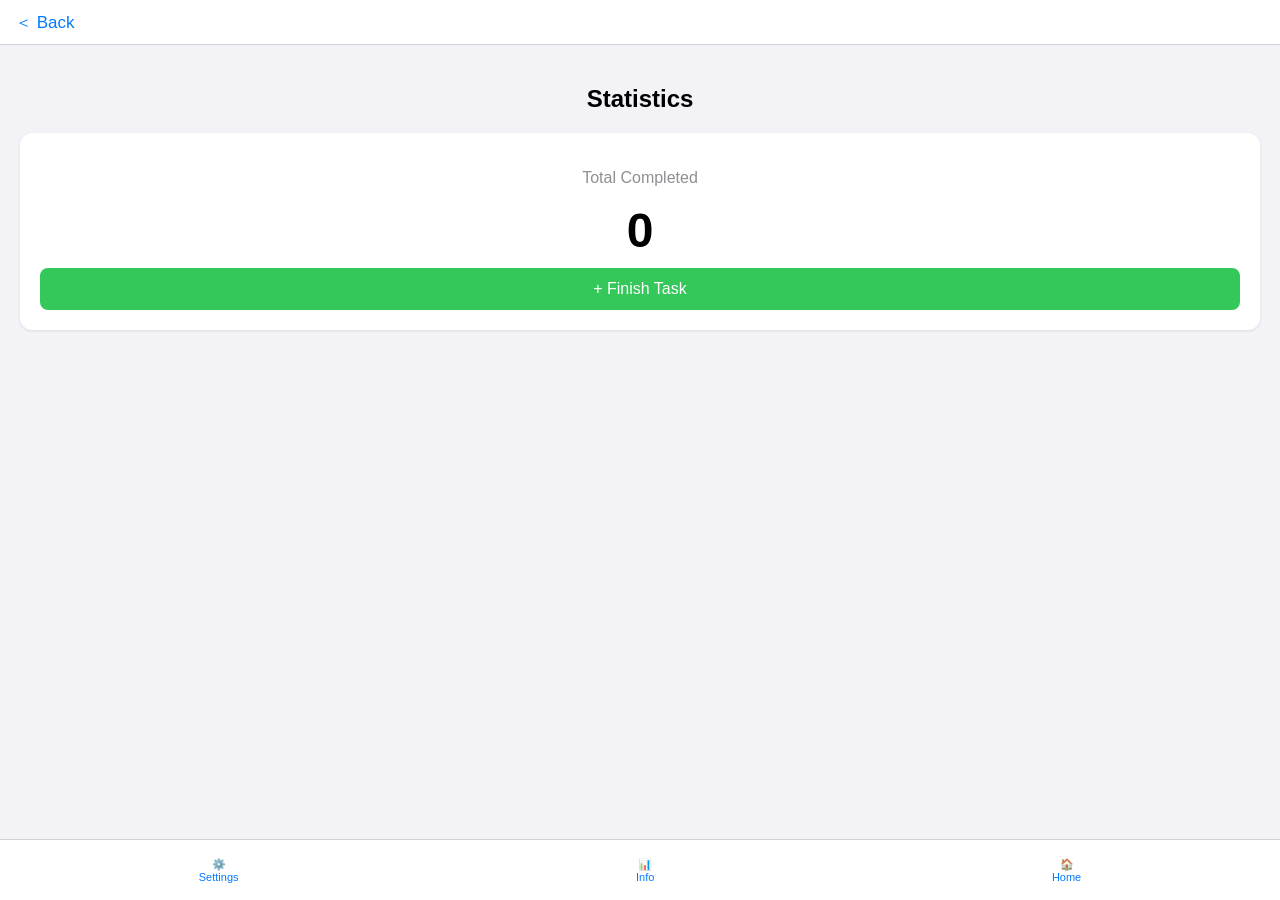
==== info.html @ 12bdf09e "Add files via upload" ====
<!DOCTYPE html>
<html lang="en">
<head>
    <meta name="viewport" content="width=device-width, initial-scale=1, viewport-fit=cover">
    <link rel="stylesheet" href="style.css">
    <link rel="apple-touch-icon" href="icon.png">
</head>


<body>
    <div class="top-bar">
        <a href="index.html" class="back-btn">＜ Back</a>
    </div>

    <div class="content" style="text-align: center;">
        <h2>Statistics</h2>
        <div class="card">
            <p style="color: #8e8e93;">Total Completed</p>
            <h1 id="stat-count" style="font-size: 48px; margin: 10px 0;">0</h1>
            <button onclick="addOne()" class="btn-primary">+ Finish Task</button>
        </div>
    </div>

    <nav class="navbar">
        <a href="settings.html" class="nav-item">⚙️<span>Settings</span></a>
        <a href="info.html" class="nav-item">📊<span>Info</span></a>
        <a href="index.html" class="nav-item">🏠<span>Home</span></a>
    </nav>

    <script>
        let count = localStorage.getItem('completed') || 0;
        document.getElementById('stat-count').innerText = count;

        function addOne() {
            count++;
            document.getElementById('stat-count').innerText = count;
            localStorage.setItem('completed', count);
        }
    </script>
</body>
</html>
---- style.css ----
body {
    font-family: -apple-system, sans-serif;
    margin: 0;
    background-color: #f2f2f7;
    padding-bottom: 100px; /* Space for navbar */
}

.content { padding: 20px; }

.top-bar {
    position: sticky;
    top: 0;
    padding-top: env(safe-area-inset-top);
    background: white;
    display: flex;
    align-items: center;
    padding-left: 15px;
    height: 44px;
    border-bottom: 1px solid #d1d1d6;
}

.back-btn { text-decoration: none; color: #007aff; font-size: 17px; }

.card {
    background: white;
    border-radius: 12px;
    padding: 20px;
    box-shadow: 0 1px 3px rgba(0,0,0,0.1);
    margin-top: 10px;
}

.navbar {
    position: fixed;
    bottom: 0;
    width: 100%;
    background: white;
    border-top: 1px solid #d1d1d6;
    display: flex;
    justify-content: space-around;
    padding-bottom: env(safe-area-inset-bottom);
    height: 60px;
}

.nav-item {
    display: flex;
    flex-direction: column;
    align-items: center;
    justify-content: center;
    text-decoration: none;
    color: #007aff;
    font-size: 11px;
}

.btn-primary { background: #34c759; color: white; border: none; padding: 12px 20px; border-radius: 8px; width: 100%; font-size: 16px; }
.btn-danger { background: #ff3b30; color: white; border: none; padding: 12px 20px; border-radius: 8px; width: 100%; font-size: 16px; }
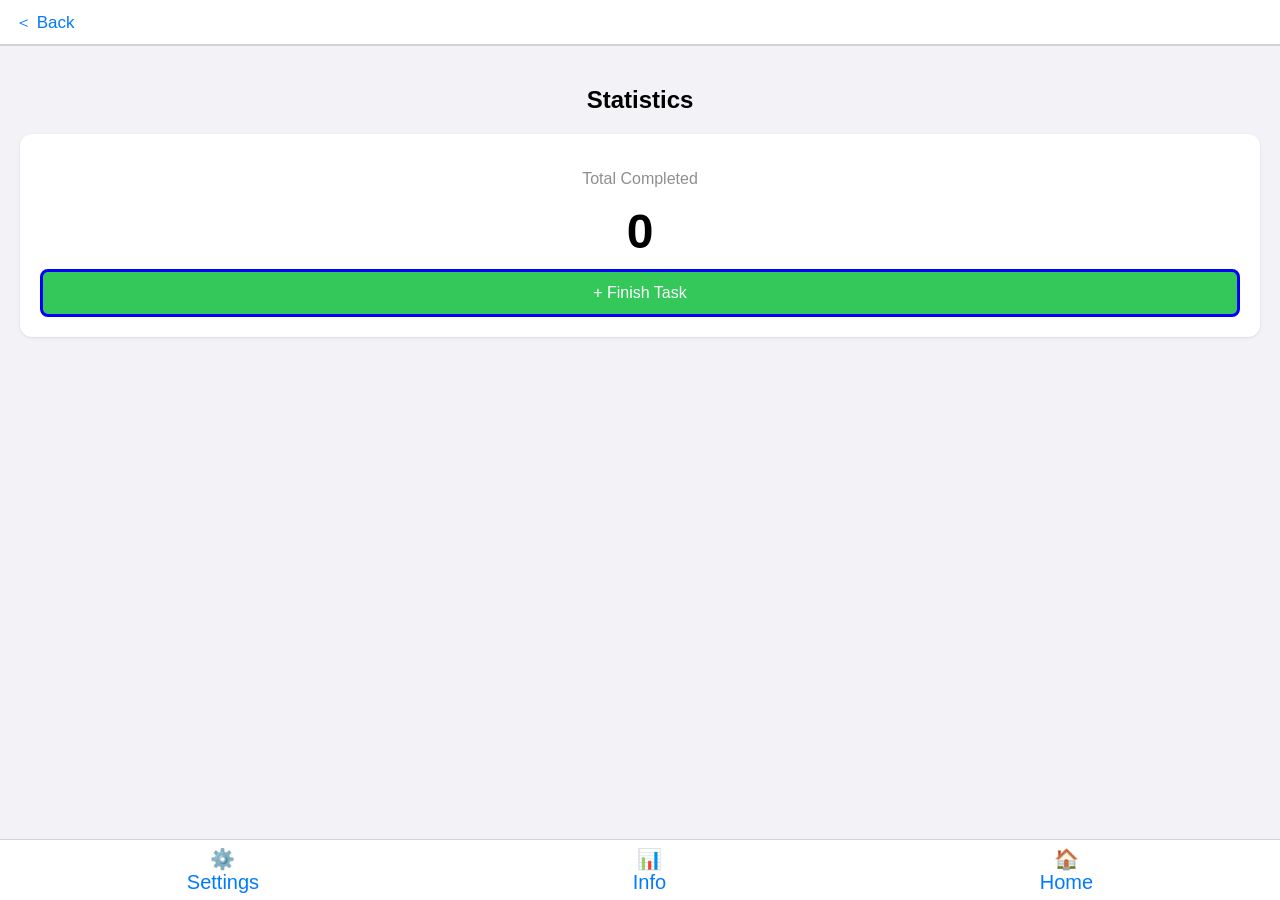
==== commit 83a349fe: "Update info.html" ====
--- a/info.html
+++ b/info.html
@@ -1,7 +1,7 @@
 <!DOCTYPE html>
 <html lang="en">
 <head>
-    <meta name="viewport" content="width=device-width, initial-scale=1, viewport-fit=cover">
+    <meta name="viewport" content="width=device-width, initial-scale=1, maximum-scale=1, user-scalable=no, viewport-fit=cover">
     <link rel="stylesheet" href="style.css">
     <link rel="apple-touch-icon" href="icon.png">
 </head>
--- a/style.css
+++ b/style.css
@@ -16,7 +16,7 @@
     align-items: center;
     padding-left: 15px;
     height: 44px;
-    border-bottom: 1px solid #d1d1d6;
+    border-bottom: 2px solid #d1d1d6;
 }
 
 .back-btn { text-decoration: none; color: #007aff; font-size: 17px; }
@@ -48,8 +48,8 @@
     justify-content: center;
     text-decoration: none;
     color: #007aff;
-    font-size: 11px;
+    font-size: 20px;
 }
 
-.btn-primary { background: #34c759; color: white; border: none; padding: 12px 20px; border-radius: 8px; width: 100%; font-size: 16px; }
-.btn-danger { background: #ff3b30; color: white; border: none; padding: 12px 20px; border-radius: 8px; width: 100%; font-size: 16px; }
+.btn-primary { background: #34c759; color: white; border: 3px solid blue; padding: 12px 20px; border-radius: 8px; width: 100%; font-size: 16px; }
+.btn-danger { background: #ff3b30; color: white; border: 3px solid blue; padding: 12px 20px; border-radius: 8px; width: 100%; font-size: 16px; }
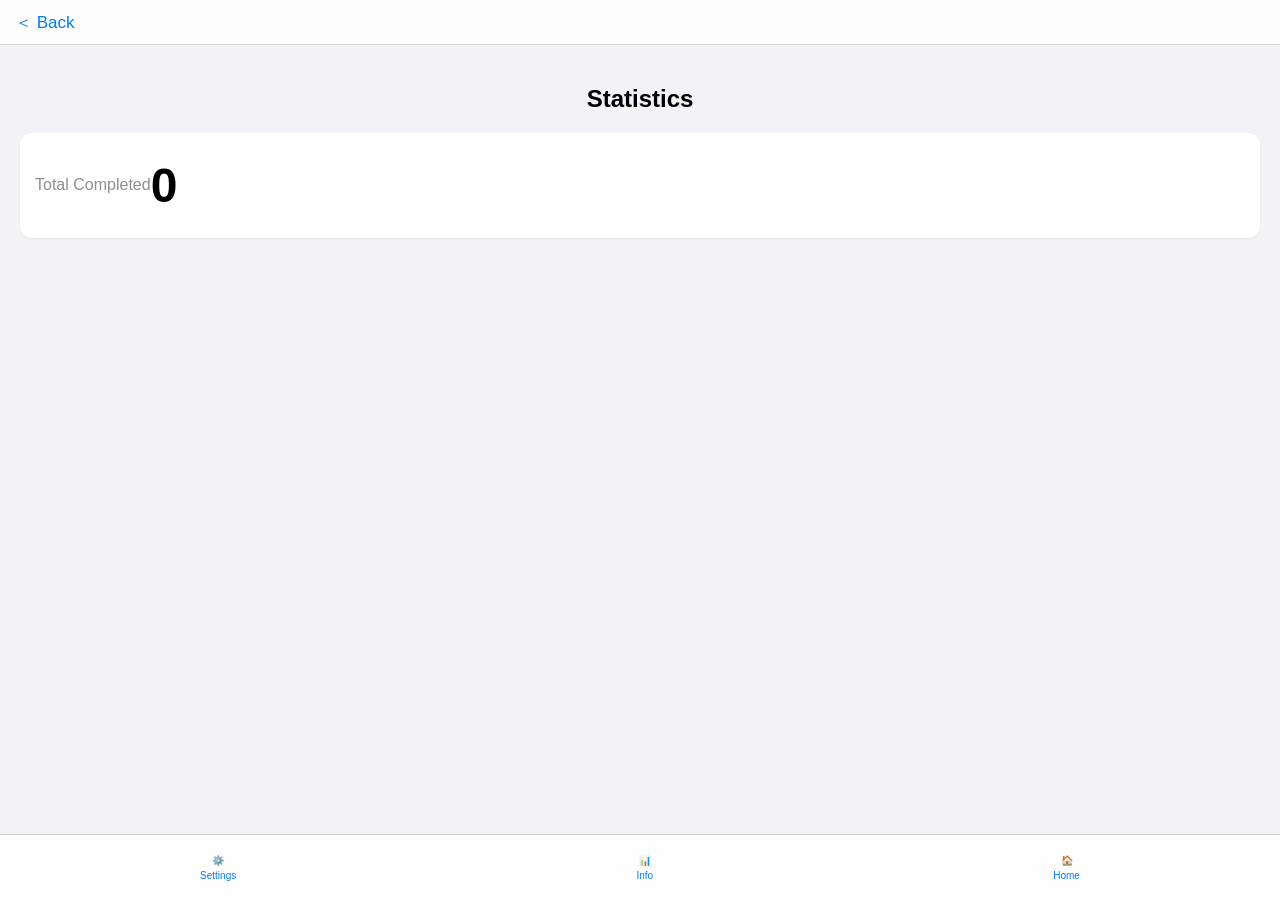
==== commit c9ddbc65: "Add files via upload" ====
--- a/info.html
+++ b/info.html
@@ -17,7 +17,6 @@
         <div class="card">
             <p style="color: #8e8e93;">Total Completed</p>
             <h1 id="stat-count" style="font-size: 48px; margin: 10px 0;">0</h1>
-            <button onclick="addOne()" class="btn-primary">+ Finish Task</button>
         </div>
     </div>
 
@@ -30,12 +29,6 @@
     <script>
         let count = localStorage.getItem('completed') || 0;
         document.getElementById('stat-count').innerText = count;
-
-        function addOne() {
-            count++;
-            document.getElementById('stat-count').innerText = count;
-            localStorage.setItem('completed', count);
-        }
     </script>
 </body>
 </html>
--- a/style.css
+++ b/style.css
@@ -1,44 +1,112 @@
+/* 1. Core Layout & iPhone Font */
 body {
-    font-family: -apple-system, sans-serif;
+    font-family: -apple-system, BlinkMacSystemFont, "Segoe UI", Roboto, Helvetica, Arial, sans-serif;
     margin: 0;
-    background-color: #f2f2f7;
-    padding-bottom: 100px; /* Space for navbar */
+    background-color: #f2f2f7; /* iOS System Gray */
+    padding-bottom: 100px; /* Space for bottom navbar */
+    /* Prevents accidental text selection and double-tap zoom */
+    touch-action: manipulation;
+    user-select: none;
+    -webkit-user-select: none;
+    -webkit-tap-highlight-color: transparent;
 }
 
-.content { padding: 20px; }
+* {
+    -webkit-tap-highlight-color: transparent;
+}
 
+/* 2. Top Bar (Back Button Area) */
 .top-bar {
     position: sticky;
     top: 0;
     padding-top: env(safe-area-inset-top);
-    background: white;
+    background: rgba(255, 255, 255, 0.8);
+    backdrop-filter: blur(10px); /* iPhone glass effect */
     display: flex;
     align-items: center;
     padding-left: 15px;
     height: 44px;
-    border-bottom: 2px solid #d1d1d6;
+    border-bottom: 0.5px solid #d1d1d6;
+    z-index: 1000;
 }
 
 .back-btn { text-decoration: none; color: #007aff; font-size: 17px; }
 
+/* 3. Content & Cards */
+.content { padding: 20px; }
+
 .card {
     background: white;
     border-radius: 12px;
-    padding: 20px;
-    box-shadow: 0 1px 3px rgba(0,0,0,0.1);
-    margin-top: 10px;
+    padding: 15px;
+    box-shadow: 0 1px 3px rgba(0,0,0,0.05);
+    margin-bottom: 15px;
+    display: flex;
+    align-items: center;
 }
 
+/* 4. Inputs (The "No Zoom" Fix) */
+input[type="text"] {
+    font-size: 16px !important; /* iOS won't zoom if 16px or larger */
+    padding: 12px;
+    border: 1px solid #d1d1d6;
+    border-radius: 10px;
+    outline: none;
+    appearance: none;
+    -webkit-appearance: none;
+}
+
+/* 5. Buttons */
+
+#taskList button:active {
+    background-color: rgba(255, 59, 48, 0.1);
+    border-radius: 50%;
+}
+
+.btn-primary { 
+    background: #34c759; 
+    color: white; 
+    border: none; 
+    padding: 12px; 
+    border-radius: 10px; 
+    font-weight: 600;
+    font-size: 16px;
+}
+
+.btn-danger { 
+    background: #ff3b30; 
+    color: white; 
+    border: none; 
+    padding: 12px; 
+    border-radius: 10px; 
+    width: 100%;
+    font-size: 16px;
+}
+
+.btn-primary:active {
+    background-color: #248a3d !important;
+    transform: scale(0.98);
+}
+
+.btn-danger:active {
+    background-color: #b32b23 !important;
+    transform: scale(0.98);
+}
+
+
+
+/* 6. Bottom Navbar */
 .navbar {
     position: fixed;
     bottom: 0;
     width: 100%;
-    background: white;
-    border-top: 1px solid #d1d1d6;
+    background: rgba(255, 255, 255, 0.9);
+    backdrop-filter: blur(20px);
+    border-top: 0.5px solid #d1d1d6;
     display: flex;
     justify-content: space-around;
-    padding-bottom: env(safe-area-inset-bottom);
-    height: 60px;
+    padding-bottom: env(safe-area-inset-bottom); /* Fix for home bar */
+    height: 65px;
 }
 
 .nav-item {
@@ -48,8 +116,14 @@
     justify-content: center;
     text-decoration: none;
     color: #007aff;
-    font-size: 20px;
+    font-size: 10px;
+    font-weight: 500;
 }
 
-.btn-primary { background: #34c759; color: white; border: 3px solid blue; padding: 12px 20px; border-radius: 8px; width: 100%; font-size: 16px; }
-.btn-danger { background: #ff3b30; color: white; border: 3px solid blue; padding: 12px 20px; border-radius: 8px; width: 100%; font-size: 16px; }
+.nav-item span { margin-top: 4px; }
+
+.nav-item:active, .back-btn:active {
+    opacity: 0.5; /* This is how standard iOS icons react */
+    background-color: rgba(0, 122, 255, 0.1); /* Very light blue flash */
+    border-radius: 8px;
+}
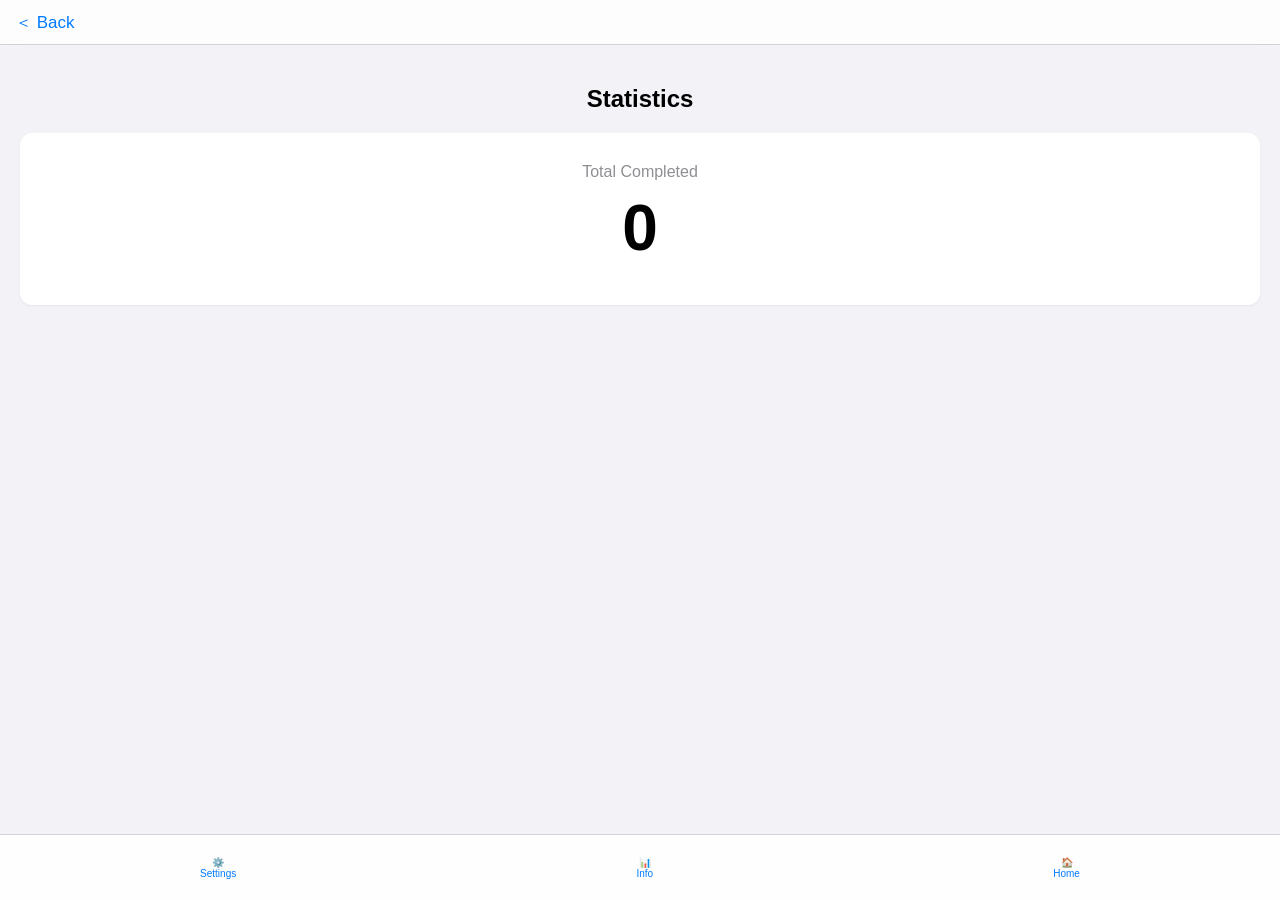
==== commit d598acc4: "Add files via upload" ====
--- a/info.html
+++ b/info.html
@@ -1,34 +1,25 @@
 <!DOCTYPE html>
-<html lang="en">
+<html>
 <head>
     <meta name="viewport" content="width=device-width, initial-scale=1, maximum-scale=1, user-scalable=no, viewport-fit=cover">
     <link rel="stylesheet" href="style.css">
-    <link rel="apple-touch-icon" href="icon.png">
 </head>
-
-
 <body>
-    <div class="top-bar">
-        <a href="index.html" class="back-btn">＜ Back</a>
-    </div>
-
+    <div class="top-bar"><a href="index.html" class="back-btn">＜ Back</a></div>
     <div class="content" style="text-align: center;">
         <h2>Statistics</h2>
-        <div class="card">
-            <p style="color: #8e8e93;">Total Completed</p>
-            <h1 id="stat-count" style="font-size: 48px; margin: 10px 0;">0</h1>
+        <div class="card" style="flex-direction: column; padding: 30px;">
+            <p style="color: #8e8e93; margin:0;">Total Completed</p>
+            <h1 id="stat-count" style="font-size: 64px; margin: 10px 0;">0</h1>
         </div>
     </div>
-
     <nav class="navbar">
         <a href="settings.html" class="nav-item">⚙️<span>Settings</span></a>
         <a href="info.html" class="nav-item">📊<span>Info</span></a>
         <a href="index.html" class="nav-item">🏠<span>Home</span></a>
     </nav>
-
     <script>
-        let count = localStorage.getItem('completed') || 0;
-        document.getElementById('stat-count').innerText = count;
+        document.getElementById('stat-count').innerText = localStorage.getItem('completed') || 0;
     </script>
 </body>
 </html>
--- a/style.css
+++ b/style.css
@@ -1,27 +1,20 @@
-/* 1. Core Layout & iPhone Font */
 body {
-    font-family: -apple-system, BlinkMacSystemFont, "Segoe UI", Roboto, Helvetica, Arial, sans-serif;
+    font-family: -apple-system, sans-serif;
     margin: 0;
-    background-color: #f2f2f7; /* iOS System Gray */
-    padding-bottom: 100px; /* Space for bottom navbar */
-    /* Prevents accidental text selection and double-tap zoom */
+    background-color: #f2f2f7;
+    padding-bottom: 100px;
     touch-action: manipulation;
-    user-select: none;
-    -webkit-user-select: none;
     -webkit-tap-highlight-color: transparent;
 }
 
-* {
-    -webkit-tap-highlight-color: transparent;
-}
+.content { padding: 20px; }
 
-/* 2. Top Bar (Back Button Area) */
 .top-bar {
     position: sticky;
     top: 0;
     padding-top: env(safe-area-inset-top);
     background: rgba(255, 255, 255, 0.8);
-    backdrop-filter: blur(10px); /* iPhone glass effect */
+    backdrop-filter: blur(10px);
     display: flex;
     align-items: center;
     padding-left: 15px;
@@ -32,70 +25,31 @@
 
 .back-btn { text-decoration: none; color: #007aff; font-size: 17px; }
 
-/* 3. Content & Cards */
-.content { padding: 20px; }
-
 .card {
     background: white;
     border-radius: 12px;
     padding: 15px;
     box-shadow: 0 1px 3px rgba(0,0,0,0.05);
-    margin-bottom: 15px;
+    margin-bottom: 10px;
     display: flex;
     align-items: center;
 }
 
-/* 4. Inputs (The "No Zoom" Fix) */
+/* NO ZOOM FIX */
 input[type="text"] {
-    font-size: 16px !important; /* iOS won't zoom if 16px or larger */
+    font-size: 16px !important; 
     padding: 12px;
     border: 1px solid #d1d1d6;
     border-radius: 10px;
-    outline: none;
-    appearance: none;
-    -webkit-appearance: none;
+    flex: 1;
 }
 
-/* 5. Buttons */
+.btn-primary { background: #34c759; color: white; border: none; padding: 12px; border-radius: 10px; font-weight: 600; }
+.btn-primary:active { background-color: #248a3d !important; transform: scale(0.95); }
 
-#taskList button:active {
-    background-color: rgba(255, 59, 48, 0.1);
-    border-radius: 50%;
-}
+.btn-danger { background: #ff3b30; color: white; border: none; padding: 12px; border-radius: 10px; width:100%; }
+.btn-danger:active { opacity: 0.8; }
 
-.btn-primary { 
-    background: #34c759; 
-    color: white; 
-    border: none; 
-    padding: 12px; 
-    border-radius: 10px; 
-    font-weight: 600;
-    font-size: 16px;
-}
-
-.btn-danger { 
-    background: #ff3b30; 
-    color: white; 
-    border: none; 
-    padding: 12px; 
-    border-radius: 10px; 
-    width: 100%;
-    font-size: 16px;
-}
-
-.btn-primary:active {
-    background-color: #248a3d !important;
-    transform: scale(0.98);
-}
-
-.btn-danger:active {
-    background-color: #b32b23 !important;
-    transform: scale(0.98);
-}
-
-
-
-/* 6. Bottom Navbar */
 .navbar {
     position: fixed;
     bottom: 0;
@@ -105,7 +59,7 @@
     border-top: 0.5px solid #d1d1d6;
     display: flex;
     justify-content: space-around;
-    padding-bottom: env(safe-area-inset-bottom); /* Fix for home bar */
+    padding-bottom: env(safe-area-inset-bottom);
     height: 65px;
 }
 
@@ -117,13 +71,8 @@
     text-decoration: none;
     color: #007aff;
     font-size: 10px;
-    font-weight: 500;
 }
 
-.nav-item span { margin-top: 4px; }
+.nav-item:active { opacity: 0.4; }
 
-.nav-item:active, .back-btn:active {
-    opacity: 0.5; /* This is how standard iOS icons react */
-    background-color: rgba(0, 122, 255, 0.1); /* Very light blue flash */
-    border-radius: 8px;
-}+#taskList button:active { transform: scale(1.4); transition: 0.1s; }
